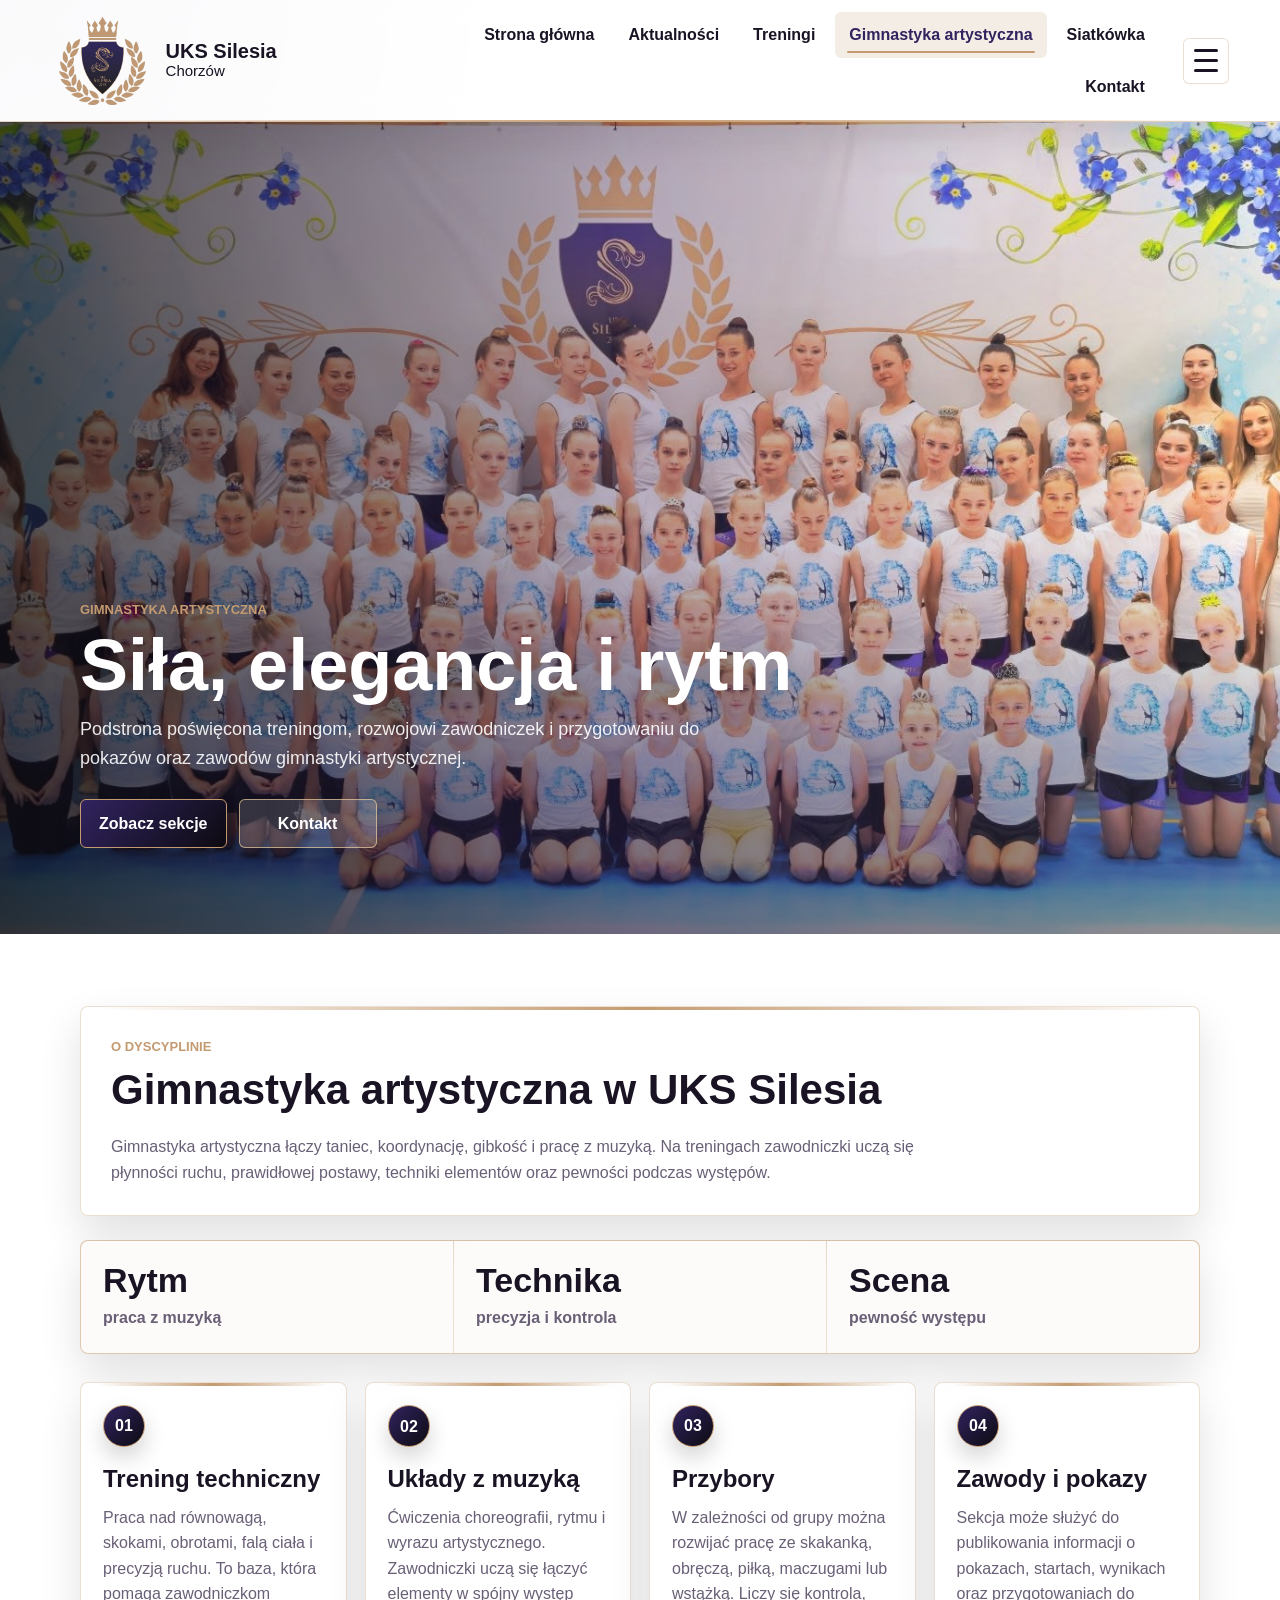
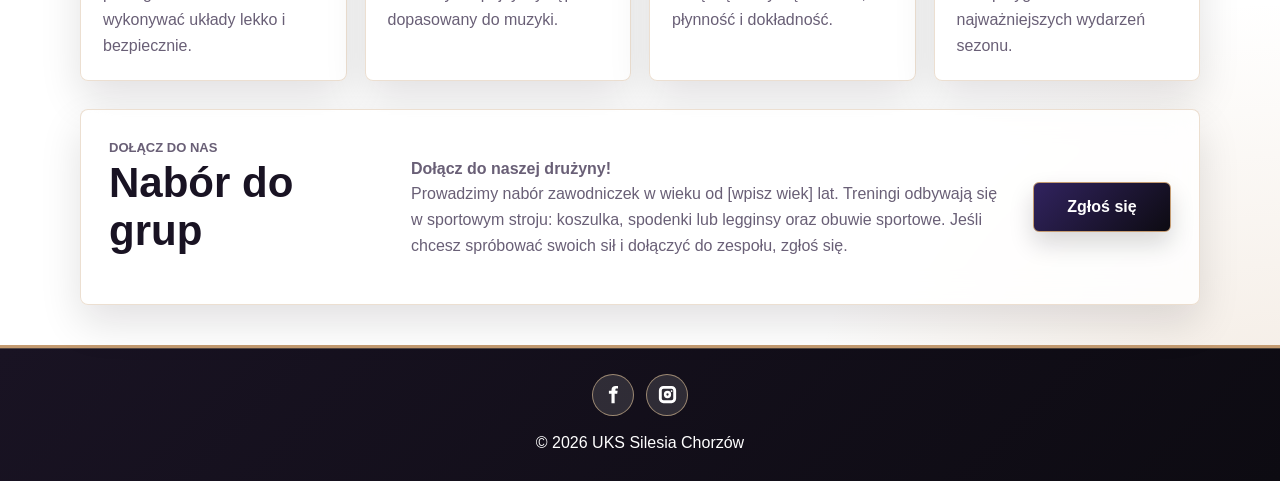
==== gimnastyka-artystyczna.html @ 0cd7089b "Update gimnastyka-artystyczna.html" ====
<!DOCTYPE html>
<html lang="pl">
<head>
  <meta charset="UTF-8">
  <meta name="viewport" content="width=device-width, initial-scale=1.0">
  <title>Gimnastyka artystyczna - UKS Silesia Chorzów</title>
  <link rel="stylesheet" href="style.css">
</head>
<body>
  <header class="naglowek-strony">
    <a class="logo" href="index.html#poczatek" aria-label="UKS Silesia Chorzów - strona główna">
      <img class="obraz-logo" src="logo.png" alt="Logo UKS Silesia Chorzów">
      <span class="tekst-logo">
        <strong>UKS Silesia</strong>
        <span>Chorzów</span>
      </span>
    </a>

    <nav class="nawigacja-glowna" aria-label="Główna nawigacja">
      <a href="index.html#poczatek">Strona główna</a>
      <a href="index.html#aktualnosci">Aktualności</a>
      <a href="index.html#treningi">Treningi</a>
      <a class="aktywny-link" href="gimnastyka-artystyczna.html">Gimnastyka artystyczna</a>
      <a href="siatkowka.html">Siatkówka</a>
      <a href="index.html#kontakt">Kontakt</a>
    </nav>

    <div class="obszar-menu">
      <button class="przycisk-menu" id="przycisk-menu" type="button" aria-label="Otwórz menu" aria-expanded="false" aria-controls="menu-rozwijane">
        <span></span>
        <span></span>
        <span></span>
      </button>

      <div class="menu-rozwijane" id="menu-rozwijane" hidden>
        <a href="index.html#poczatek">Strona główna</a>
        <a href="index.html#aktualnosci">Aktualności</a>
        <a href="index.html#treningi">Treningi</a>
        <a class="aktywny-link" href="gimnastyka-artystyczna.html">Gimnastyka artystyczna</a>
        <a href="siatkowka.html">Siatkówka</a>
        <a href="index.html#kontakt">Kontakt</a>
      </div>
    </div>
  </header>

  <main class="strona-gimnastyki">
    <section class="baner-podstrony">
      <img src="baner.jpg" alt="Zawodniczki UKS Silesia Chorzów podczas wspólnego zdjęcia">
      <div class="tekst-banera">
        <p class="etykieta">Gimnastyka artystyczna</p>
        <h1>Siła, elegancja i rytm</h1>
        <p>
          Podstrona poświęcona treningom, rozwojowi zawodniczek i przygotowaniu
          do pokazów oraz zawodów gimnastyki artystycznej.
        </p>
        <div class="przyciski-wstepu">
          <a class="przycisk-link" href="#sekcje-gimnastyki">Zobacz sekcje</a>
          <a class="przycisk-drugi jasny-przycisk" href="index.html#kontakt">Kontakt</a>
        </div>
      </div>
    </section>

    <section class="sekcja-podstrony">
      <p class="etykieta">O dyscyplinie</p>
      <h2>Gimnastyka artystyczna w UKS Silesia</h2>
      <p>
        Gimnastyka artystyczna łączy taniec, koordynację, gibkość i pracę z muzyką.
        Na treningach zawodniczki uczą się płynności ruchu, prawidłowej postawy,
        techniki elementów oraz pewności podczas występów.
      </p>
    </section>

    <section class="pasek-klubowy pasek-podstrony" aria-label="Najważniejsze elementy treningu gimnastyki">
      <div>
        <strong>Rytm</strong>
        <span>praca z muzyką</span>
      </div>
      <div>
        <strong>Technika</strong>
        <span>precyzja i kontrola</span>
      </div>
      <div>
        <strong>Scena</strong>
        <span>pewność występu</span>
      </div>
    </section>

    <section class="siatka-sekcji" id="sekcje-gimnastyki" aria-label="Sekcje gimnastyki artystycznej">
      <article class="karta-sekcji">
        <span>01</span>
        <h2>Trening techniczny</h2>
        <p>
          Praca nad równowagą, skokami, obrotami, falą ciała i precyzją ruchu.
          To baza, która pomaga zawodniczkom wykonywać układy lekko i bezpiecznie.
        </p>
      </article>

      <article class="karta-sekcji">
        <span>02</span>
        <h2>Układy z muzyką</h2>
        <p>
          Ćwiczenia choreografii, rytmu i wyrazu artystycznego. Zawodniczki uczą
          się łączyć elementy w spójny występ dopasowany do muzyki.
        </p>
      </article>

      <article class="karta-sekcji">
        <span>03</span>
        <h2>Przybory</h2>
        <p>
          W zależności od grupy można rozwijać pracę ze skakanką, obręczą, piłką,
          maczugami lub wstążką. Liczy się kontrola, płynność i dokładność.
        </p>
      </article>

      <article class="karta-sekcji">
        <span>04</span>
        <h2>Zawody i pokazy</h2>
        <p>
          Sekcja może służyć do publikowania informacji o pokazach, startach,
          wynikach oraz przygotowaniach do najważniejszych wydarzeń sezonu.
        </p>
      </article>
    </section>

    <section class="sekcja-informacyjna wezwanie-podstrony">
      <div>
        <p class="etykieta">Dołącz do nas</p>
        <h2>Nabór do grup</h2>
      </div>
      <p>
        <b>Dołącz do naszej drużyny!</b> <br>
Prowadzimy nabór zawodniczek w wieku od [wpisz wiek] lat. Treningi odbywają się w sportowym stroju: koszulka, spodenki lub legginsy oraz obuwie sportowe. Jeśli chcesz spróbować swoich sił i dołączyć do zespołu, zgłoś się.
      </p>
      <a class="przycisk-link" href="https://ukssilesia.sportsmanago.pl/rekrutacja" target="_blank">Zgłoś się</a>
    </section>
  </main>

  <footer class="stopka-strony">
    <div class="linki-spolecznosciowe" aria-label="Media społecznościowe">
      <a class="ikona-spolecznosciowa" href="https://www.facebook.com/uks.silesia.7/" target="_blank" rel="noopener noreferrer" aria-label="Facebook UKS Silesia">
        <svg viewBox="0 0 24 24" aria-hidden="true">
          <path d="M14 8.2V6.7c0-.7.5-.9 1-.9h1.7V3.1C16.4 3 15.4 3 14.2 3c-2.6 0-4.3 1.5-4.3 4.2v1H7.2v3h2.7V21h3.3v-9.8h2.7l.4-3H14Z"></path>
        </svg>
      </a>
      <a class="ikona-spolecznosciowa" href="https://www.instagram.com/silesiauks/" target="_blank" rel="noopener noreferrer" aria-label="Instagram UKS Silesia">
        <svg viewBox="0 0 24 24" aria-hidden="true">
          <path d="M7.8 3h8.4A4.8 4.8 0 0 1 21 7.8v8.4a4.8 4.8 0 0 1-4.8 4.8H7.8A4.8 4.8 0 0 1 3 16.2V7.8A4.8 4.8 0 0 1 7.8 3Zm0 3A1.8 1.8 0 0 0 6 7.8v8.4A1.8 1.8 0 0 0 7.8 18h8.4a1.8 1.8 0 0 0 1.8-1.8V7.8A1.8 1.8 0 0 0 16.2 6H7.8Zm4.2 2.2a3.8 3.8 0 1 1 0 7.6 3.8 3.8 0 0 1 0-7.6Zm0 2.6a1.2 1.2 0 1 0 0 2.4 1.2 1.2 0 0 0 0-2.4Zm4.3-3.3a.9.9 0 1 1 0 1.8.9.9 0 0 1 0-1.8Z"></path>
        </svg>
      </a>
    </div>
    <p>© 2026 UKS Silesia Chorzów</p>
  </footer>

  <script src="script.js"></script>
</body>
</html>
---- style.css ----
:root {
  --fiolet: #31235f;
  --fiolet-ciemny: #191323;
  --czarny: #0d0b12;
  --zloto: #c49b71;
  --zloto-jasne: #e6c99b;
  --tekst: #17131f;
  --tekst-delikatny: #695f76;
  --linia: rgba(196, 155, 113, 0.32);
  --bialy-przezroczysty: rgba(255, 255, 255, 0.82);
  --bialy-mocny: rgba(255, 255, 255, 0.94);
  --szerokosc-tresci: 1120px;
  --odstep-boczny: clamp(16px, 4vw, 56px);
}

*,
*::before,
*::after {
  box-sizing: border-box;
}

html {
  scroll-behavior: smooth;
}

body {
  min-width: 320px;
  margin: 0;
  overflow-x: hidden;
  font-family: Arial, Helvetica, sans-serif;
  color: var(--tekst);
  background:
    radial-gradient(circle at top left, rgba(49, 35, 95, 0.15), transparent 34rem),
    radial-gradient(circle at bottom right, rgba(196, 155, 113, 0.22), transparent 30rem),
    #ffffff;
  line-height: 1.6;
}

img,
svg,
video {
  display: block;
  max-width: 100%;
  height: auto;
}

a {
  color: inherit;
}

.naglowek-strony {
  position: sticky;
  top: 0;
  z-index: 10;
  display: flex;
  align-items: center;
  justify-content: space-between;
  gap: clamp(12px, 2.4vw, 24px);
  min-height: clamp(70px, 8vw, 96px);
  padding: 12px var(--odstep-boczny);
  background: var(--bialy-przezroczysty);
  border-bottom: 1px solid var(--linia);
  box-shadow: 0 8px 28px rgba(13, 11, 18, 0.12);
  backdrop-filter: blur(14px);
}

.logo {
  display: inline-flex;
  flex: 1 1 260px;
  align-items: center;
  min-width: 0;
  gap: 12px;
  color: var(--fiolet-ciemny);
  text-decoration: none;
}

.obraz-logo {
  flex: 0 0 auto;
  width: clamp(58px, 8vw, 104px);
  height: clamp(52px, 7vw, 88px);
  object-fit: contain;
  border-radius: 8px;
}

.tekst-logo {
  display: grid;
  min-width: 0;
  font-size: clamp(13px, 1.5vw, 15px);
  line-height: 1.25;
}

.tekst-logo strong {
  overflow-wrap: anywhere;
  font-size: clamp(17px, 2vw, 20px);
  line-height: 1.1;
}

.nawigacja-glowna {
  display: flex;
  flex: 2 1 420px;
  flex-wrap: wrap;
  justify-content: flex-end;
  min-width: 0;
  gap: 6px;
}

.nawigacja-glowna a,
.menu-rozwijane a {
  font-weight: 700;
  color: var(--fiolet-ciemny);
  text-decoration: none;
}

.nawigacja-glowna a {
  padding: 10px 14px;
  border-radius: 6px;
  white-space: nowrap;
}

.nawigacja-glowna a:hover,
.nawigacja-glowna a:focus-visible,
.menu-rozwijane a:hover,
.menu-rozwijane a:focus-visible {
  color: var(--fiolet);
  background: rgba(196, 155, 113, 0.16);
  outline: none;
}

.obszar-menu {
  position: relative;
  flex: 0 0 auto;
}

.przycisk-menu {
  display: grid;
  place-items: center;
  gap: 5px;
  width: 46px;
  height: 46px;
  padding: 10px;
  border: 1px solid var(--linia);
  border-radius: 6px;
  background: var(--bialy-mocny);
  cursor: pointer;
}

.przycisk-menu span {
  display: block;
  width: 24px;
  height: 3px;
  background: var(--fiolet-ciemny);
  border-radius: 20px;
}

.menu-rozwijane {
  position: absolute;
  top: calc(100% + 12px);
  right: 0;
  width: max-content;
  min-width: 220px;
  max-width: calc(100vw - 32px);
  padding: 8px;
  background: var(--bialy-mocny);
  border: 1px solid var(--linia);
  border-radius: 8px;
  box-shadow: 0 18px 42px rgba(13, 11, 18, 0.18);
  backdrop-filter: blur(14px);
}

.menu-rozwijane[hidden] {
  display: none;
}

.menu-rozwijane a {
  display: block;
  padding: 12px 14px;
  border-radius: 6px;
}

main {
  width: min(var(--szerokosc-tresci), calc(100% - clamp(28px, 8vw, 64px)));
  margin: 0 auto;
}

.strona-gimnastyki,
.strona-siatkowki {
  width: 100%;
}

.wstep {
  display: grid;
  grid-template-columns: minmax(0, 1fr) minmax(220px, 360px);
  gap: clamp(24px, 5vw, 54px);
  align-items: center;
  padding: clamp(42px, 7vw, 82px) 0 36px;
}

.etykieta {
  margin: 0 0 8px;
  color: var(--zloto);
  font-size: 13px;
  font-weight: 800;
  letter-spacing: 0;
  text-transform: uppercase;
}

h1,
h2,
h3,
p {
  margin-top: 0;
}

h1 {
  max-width: 780px;
  margin-bottom: 14px;
  color: var(--fiolet-ciemny);
  font-size: clamp(34px, 7vw, 72px);
  line-height: 1;
  letter-spacing: 0;
}

h2 {
  margin-bottom: 20px;
  color: var(--fiolet-ciemny);
  font-size: clamp(28px, 4vw, 42px);
  line-height: 1.15;
  letter-spacing: 0;
}

h3 {
  margin-bottom: 10px;
  color: var(--fiolet-ciemny);
  font-size: 22px;
  line-height: 1.25;
  letter-spacing: 0;
}

.tekst-wstepu p:not(.etykieta) {
  max-width: 670px;
  color: var(--tekst-delikatny);
  font-size: 18px;
}

.logo-wstepu {
  display: grid;
  place-items: center;
  min-height: clamp(220px, 35vw, 300px);
  padding: clamp(16px, 3vw, 22px);
  background: var(--bialy-przezroczysty);
  border: 1px solid var(--linia);
  border-radius: 8px;
  box-shadow: 0 18px 42px rgba(13, 11, 18, 0.1);
  backdrop-filter: blur(14px);
}

.logo-wstepu img {
  width: min(100%, 320px);
  max-height: 320px;
  object-fit: contain;
}

.aktualnosci {
  padding: 24px 0 46px;
}

.galeria-zdjec {
  margin: 8px 0 38px;
}

.okno-galerii {
  position: relative;
  overflow: hidden;
  min-height: 180px;
  max-height: 450px;
  aspect-ratio: 16 / 6;
  background:
    radial-gradient(circle at center, rgba(196, 155, 113, 0.24), transparent 34rem),
    linear-gradient(135deg, var(--fiolet-ciemny), var(--czarny));
  border: 1px solid var(--linia);
  border-radius: 8px;
  box-shadow: 0 18px 42px rgba(13, 11, 18, 0.12);
}

.slajd-galerii {
  position: absolute;
  inset: 0;
  width: 100%;
  height: 100%;
  max-width: none;
  object-fit: contain;
  object-position: center;
  opacity: 0;
  transform: scale(1.02);
  transition: opacity 0.55s ease, transform 0.55s ease;
}

.slajd-galerii.aktywny-slajd {
  opacity: 1;
  transform: scale(1);
}

.przycisk-galerii {
  position: absolute;
  top: 50%;
  display: grid;
  place-items: center;
  width: 44px;
  height: 44px;
  color: #ffffff;
  font-size: 34px;
  line-height: 1;
  background: rgba(13, 11, 18, 0.56);
  border: 1px solid rgba(230, 201, 155, 0.65);
  border-radius: 999px;
  cursor: pointer;
  transform: translateY(-50%);
}

.przycisk-galerii:hover,
.przycisk-galerii:focus-visible {
  color: var(--czarny);
  background: var(--zloto-jasne);
  outline: none;
}

.poprzedni-slajd {
  left: 16px;
}

.nastepny-slajd {
  right: 16px;
}

.kropki-galerii {
  display: flex;
  justify-content: center;
  gap: 8px;
  padding-top: 14px;
}

.kropka-galerii {
  width: 11px;
  height: 11px;
  padding: 0;
  background: rgba(49, 35, 95, 0.26);
  border: 1px solid rgba(49, 35, 95, 0.3);
  border-radius: 999px;
  cursor: pointer;
}

.kropka-galerii.aktywna-kropka {
  width: 28px;
  background: var(--zloto);
  border-color: var(--zloto);
}

.siatka-aktualnosci {
  display: grid;
  grid-template-columns: repeat(auto-fit, minmax(min(100%, 260px), 1fr));
  gap: 18px;
}

.karta-aktualnosci {
  min-height: 230px;
  padding: 22px;
  background: var(--bialy-przezroczysty);
  border: 1px solid var(--linia);
  border-top: 5px solid var(--fiolet);
  border-radius: 8px;
  box-shadow: 0 12px 30px rgba(13, 11, 18, 0.09);
  backdrop-filter: blur(14px);
}

.karta-aktualnosci:nth-child(2) {
  border-top-color: var(--zloto);
}

.karta-aktualnosci:nth-child(3) {
  border-top-color: var(--czarny);
}

.karta-aktualnosci time {
  display: block;
  margin-bottom: 12px;
  color: var(--tekst-delikatny);
  font-size: 14px;
  font-weight: 700;
}

.karta-aktualnosci p,
.sekcja-informacyjna p {
  color: var(--tekst-delikatny);
}

.sekcja-informacyjna {
  margin-bottom: 28px;
  padding: 28px;
  background: var(--bialy-przezroczysty);
  border: 1px solid var(--linia);
  border-radius: 8px;
  box-shadow: 0 12px 30px rgba(13, 11, 18, 0.08);
  backdrop-filter: blur(14px);
}

.sekcja-informacyjna p {
  margin-bottom: 0;
}

.baner-podstrony {
  position: relative;
  display: grid;
  align-items: end;
  min-height: calc(100vh - 88px);
  overflow: hidden;
  isolation: isolate;
}

.baner-podstrony::after {
  position: absolute;
  inset: 0;
  z-index: -1;
  content: "";
  background:
    linear-gradient(90deg, rgba(13, 11, 18, 0.68), rgba(49, 35, 95, 0.28), rgba(255, 255, 255, 0.08)),
    linear-gradient(0deg, rgba(13, 11, 18, 0.46), transparent 48%);
}

.baner-podstrony img {
  position: absolute;
  inset: 0;
  z-index: -2;
  width: 100%;
  height: 100%;
  max-width: none;
  object-fit: cover;
  object-position: center;
}

.tekst-banera {
  width: min(var(--szerokosc-tresci), calc(100% - clamp(28px, 8vw, 64px)));
  margin: 0 auto;
  padding: clamp(44px, 8vw, 86px) 0;
  color: #ffffff;
}

.tekst-banera h1 {
  max-width: 760px;
  color: #ffffff;
  text-shadow: 0 12px 32px rgba(0, 0, 0, 0.36);
}

.tekst-banera p:not(.etykieta) {
  max-width: 650px;
  margin-bottom: 0;
  color: rgba(255, 255, 255, 0.9);
  font-size: 18px;
}

.sekcja-podstrony,
.siatka-sekcji,
.wezwanie-podstrony {
  width: min(var(--szerokosc-tresci), calc(100% - clamp(28px, 8vw, 64px)));
  margin-right: auto;
  margin-left: auto;
}

.sekcja-podstrony {
  margin-top: clamp(38px, 7vw, 72px);
  margin-bottom: 24px;
  padding: 30px;
  background: var(--bialy-przezroczysty);
  border: 1px solid var(--linia);
  border-radius: 8px;
  box-shadow: 0 12px 30px rgba(13, 11, 18, 0.08);
  backdrop-filter: blur(14px);
}

.sekcja-podstrony p:not(.etykieta) {
  max-width: 850px;
  margin-bottom: 0;
  color: var(--tekst-delikatny);
}

.siatka-sekcji {
  display: grid;
  grid-template-columns: repeat(4, minmax(0, 1fr));
  gap: 18px;
  margin-bottom: 28px;
}

.karta-sekcji {
  min-height: 280px;
  padding: 22px;
  background: var(--bialy-przezroczysty);
  border: 1px solid var(--linia);
  border-radius: 8px;
  box-shadow: 0 12px 30px rgba(13, 11, 18, 0.08);
  backdrop-filter: blur(14px);
}

.karta-sekcji span {
  display: inline-grid;
  place-items: center;
  width: 42px;
  height: 42px;
  margin-bottom: 18px;
  color: #ffffff;
  font-weight: 800;
  background: linear-gradient(135deg, var(--fiolet), var(--czarny));
  border: 1px solid var(--zloto);
  border-radius: 999px;
}

.karta-sekcji h2 {
  margin-bottom: 12px;
  font-size: 24px;
}

.karta-sekcji p {
  margin-bottom: 0;
  color: var(--tekst-delikatny);
}

.wezwanie-podstrony {
  display: grid;
  grid-template-columns: minmax(0, 280px) minmax(0, 1fr) auto;
  gap: 22px;
  align-items: center;
}

.przycisk-link {
  display: inline-flex;
  align-items: center;
  justify-content: center;
  min-height: 46px;
  padding: 11px 18px;
  color: #ffffff;
  font-weight: 800;
  text-decoration: none;
  background: linear-gradient(135deg, var(--fiolet), var(--czarny));
  border: 1px solid var(--zloto);
  border-radius: 6px;
}

.przycisk-link:hover,
.przycisk-link:focus-visible {
  color: var(--czarny);
  background: var(--zloto-jasne);
  outline: none;
}

.stopka-strony {
  margin-top: 40px;
  padding: 26px 18px;
  color: #ffffff;
  text-align: center;
  background: linear-gradient(135deg, var(--fiolet-ciemny), var(--czarny));
  border-top: 3px solid var(--zloto);
}

.stopka-strony p {
  margin: 0;
}

.linki-spolecznosciowe {
  display: flex;
  justify-content: center;
  gap: 12px;
  margin-bottom: 14px;
}

.ikona-spolecznosciowa {
  display: inline-grid;
  place-items: center;
  width: 42px;
  height: 42px;
  color: #ffffff;
  background: rgba(255, 255, 255, 0.12);
  border: 1px solid rgba(230, 201, 155, 0.6);
  border-radius: 999px;
  transition: transform 0.2s ease, background 0.2s ease, color 0.2s ease;
}

.ikona-spolecznosciowa:hover,
.ikona-spolecznosciowa:focus-visible {
  color: var(--czarny);
  background: var(--zloto-jasne);
  outline: none;
  transform: translateY(-2px);
}

.ikona-spolecznosciowa svg {
  width: 23px;
  height: 23px;
  fill: currentColor;
}

#baner {
  display: block;
  width: 100%;
  min-height: 180px;
  max-height: 450px;
  aspect-ratio: 16 / 6;
  object-fit: cover;
  object-position: center;
  background-position: center;
  background-size: cover;
}

#baner img {
  width: 100%;
  height: 100%;
  object-fit: cover;
}

@media (max-width: 950px) {
  .naglowek-strony {
    flex-wrap: wrap;
  }

  .nawigacja-glowna {
    order: 3;
    flex-basis: 100%;
    justify-content: flex-start;
  }

  .nawigacja-glowna a {
    padding: 8px 10px;
  }

  .wstep {
    grid-template-columns: 1fr;
  }

  .logo-wstepu {
    justify-self: center;
    width: min(100%, 480px);
  }

  .siatka-sekcji {
    grid-template-columns: repeat(2, minmax(0, 1fr));
  }

  .wezwanie-podstrony {
    grid-template-columns: 1fr;
  }
}

@media (max-width: 850px) {
  .naglowek-strony {
    flex-wrap: nowrap;
  }

  .logo {
    flex: 1 1 auto;
  }

  .nawigacja-glowna {
    display: none;
  }

  .wstep {
    grid-template-columns: 1fr;
  }

  .logo-wstepu {
    min-height: 220px;
  }
}

@media (max-width: 700px) {
  main {
    width: calc(100% - 32px);
  }

  h1 {
    font-size: clamp(32px, 10vw, 46px);
  }

  h2 {
    font-size: clamp(24px, 8vw, 34px);
  }

  h3 {
    font-size: 20px;
  }

  .tekst-wstepu p:not(.etykieta) {
    font-size: 16px;
  }

  .aktualnosci {
    padding: 18px 0 34px;
  }

  .sekcja-informacyjna {
    margin-bottom: 20px;
  }

  #baner,
  .okno-galerii {
    max-height: 340px;
    aspect-ratio: 4 / 3;
  }

  .baner-podstrony {
    min-height: 78vh;
  }

  .tekst-banera p:not(.etykieta) {
    font-size: 16px;
  }

  .sekcja-podstrony {
    padding: 22px;
  }

  .siatka-sekcji {
    grid-template-columns: 1fr;
  }

  .karta-sekcji {
    min-height: 0;
  }
}

@media (max-width: 560px) {
  .naglowek-strony {
    min-height: 66px;
    padding: 10px 16px;
  }

  .logo {
    gap: 10px;
  }

  .obraz-logo {
    width: 50px;
    height: 50px;
  }

  .tekst-logo {
    font-size: 12px;
  }

  .tekst-logo strong {
    font-size: 16px;
  }

  .przycisk-menu {
    width: 42px;
    height: 42px;
  }

  .przycisk-galerii {
    width: 38px;
    height: 38px;
    font-size: 28px;
  }

  .poprzedni-slajd {
    left: 10px;
  }

  .nastepny-slajd {
    right: 10px;
  }

  .menu-rozwijane {
    position: fixed;
    top: 74px;
    right: 16px;
    left: 16px;
    width: auto;
    min-width: 0;
  }

  .wstep {
    padding: 30px 0 26px;
  }

  .logo-wstepu {
    min-height: 180px;
    padding: 16px;
  }

  .karta-aktualnosci,
  .sekcja-informacyjna {
    padding: 18px;
  }

  .stopka-strony {
    margin-top: 28px;
    padding: 22px 16px;
  }

  .tekst-banera,
  .sekcja-podstrony,
  .siatka-sekcji,
  .wezwanie-podstrony {
    width: calc(100% - 32px);
  }
}

@media (max-width: 390px) {
  main {
    width: calc(100% - 24px);
  }

  .logo {
    gap: 8px;
  }

  .tekst-logo {
    font-size: 11px;
  }

  .tekst-logo strong {
    font-size: 15px;
  }

  .przycisk-menu {
    width: 40px;
    height: 40px;
  }

  .menu-rozwijane {
    top: 68px;
    right: 12px;
    left: 12px;
  }

  h1 {
    font-size: 30px;
  }

  #baner,
  .okno-galerii {
    min-height: 160px;
  }
}

/* Dopracowanie wizualne strony */
:root {
  --fiolet-gleboki: #24193f;
  --cien-panelu: 0 18px 42px rgba(13, 11, 18, 0.12);
  --cien-mocny: 0 24px 54px rgba(13, 11, 18, 0.18);
}

body::before {
  position: fixed;
  inset: 0;
  z-index: -1;
  pointer-events: none;
  content: "";
  background-image:
    linear-gradient(rgba(196, 155, 113, 0.08) 1px, transparent 1px),
    linear-gradient(90deg, rgba(49, 35, 95, 0.06) 1px, transparent 1px);
  background-size: 56px 56px;
  mask-image: linear-gradient(to bottom, rgba(0, 0, 0, 0.4), transparent 75%);
}

.naglowek-strony {
  border-bottom-color: rgba(196, 155, 113, 0.42);
  box-shadow: var(--cien-panelu);
}

.naglowek-strony::after {
  position: absolute;
  right: var(--odstep-boczny);
  bottom: -1px;
  left: var(--odstep-boczny);
  height: 2px;
  content: "";
  background: linear-gradient(90deg, transparent, var(--zloto), transparent);
}

.logo {
  transition: transform 0.2s ease;
}

.logo:hover {
  transform: translateY(-1px);
}

.nawigacja-glowna a {
  position: relative;
}

.nawigacja-glowna a::after {
  position: absolute;
  right: 12px;
  bottom: 5px;
  left: 12px;
  height: 2px;
  content: "";
  background: var(--zloto);
  border-radius: 999px;
  opacity: 0;
  transform: scaleX(0.5);
  transition: opacity 0.2s ease, transform 0.2s ease;
}

.nawigacja-glowna a:hover::after,
.nawigacja-glowna a:focus-visible::after,
.nawigacja-glowna a.aktywny-link::after {
  opacity: 1;
  transform: scaleX(1);
}

.nawigacja-glowna a.aktywny-link,
.menu-rozwijane a.aktywny-link {
  color: var(--fiolet);
  background: rgba(196, 155, 113, 0.18);
}

.przycisk-menu {
  transition: transform 0.2s ease, border-color 0.2s ease, box-shadow 0.2s ease;
}

.przycisk-menu:hover,
.przycisk-menu:focus-visible {
  border-color: var(--zloto);
  box-shadow: 0 10px 24px rgba(196, 155, 113, 0.18);
  outline: none;
  transform: translateY(-1px);
}

.naglowek-przewiniety {
  background: rgba(255, 255, 255, 0.9);
  box-shadow: 0 16px 40px rgba(13, 11, 18, 0.16);
}

.przycisk-menu span {
  transition: transform 0.2s ease, opacity 0.2s ease;
}

.przycisk-menu.menu-otwarte span:nth-child(1) {
  transform: translateY(8px) rotate(45deg);
}

.przycisk-menu.menu-otwarte span:nth-child(2) {
  opacity: 0;
}

.przycisk-menu.menu-otwarte span:nth-child(3) {
  transform: translateY(-8px) rotate(-45deg);
}

.menu-rozwijane {
  padding: 10px;
  border-color: rgba(196, 155, 113, 0.5);
}

.menu-rozwijane a {
  position: relative;
}

.menu-rozwijane a + a {
  margin-top: 2px;
}

.menu-rozwijane a + a::before {
  position: absolute;
  top: -2px;
  right: 14px;
  left: 14px;
  height: 1px;
  content: "";
  background: linear-gradient(90deg, transparent, rgba(196, 155, 113, 0.78), transparent);
}

.tekst-wstepu,
.sekcja-podstrony,
.karta-aktualnosci,
.karta-sekcji,
.karta-dyscypliny {
  position: relative;
  overflow: hidden;
}

.tekst-wstepu {
  padding: clamp(22px, 4vw, 34px);
  background: linear-gradient(135deg, rgba(255, 255, 255, 0.9), rgba(255, 255, 255, 0.68));
  border: 1px solid var(--linia);
  border-radius: 8px;
  box-shadow: var(--cien-panelu);
  backdrop-filter: blur(14px);
}

.tekst-wstepu::before,
.sekcja-podstrony::before,
.karta-sekcji::before,
.karta-aktualnosci::before,
.karta-dyscypliny::before {
  position: absolute;
  top: 0;
  right: 18px;
  left: 18px;
  height: 3px;
  content: "";
  background: linear-gradient(90deg, transparent, var(--zloto), transparent);
  border-radius: 999px;
}

.przyciski-wstepu {
  display: flex;
  flex-wrap: wrap;
  gap: 12px;
  margin-top: 24px;
}

.przycisk-link,
.przycisk-drugi {
  min-width: 138px;
  box-shadow: 0 12px 24px rgba(13, 11, 18, 0.16);
  transition: transform 0.2s ease, background 0.2s ease, color 0.2s ease, border-color 0.2s ease;
}

.przycisk-drugi {
  display: inline-flex;
  align-items: center;
  justify-content: center;
  min-height: 46px;
  padding: 11px 18px;
  color: var(--fiolet-ciemny);
  font-weight: 800;
  text-decoration: none;
  background: rgba(255, 255, 255, 0.72);
  border: 1px solid var(--linia);
  border-radius: 6px;
}

.jasny-przycisk {
  color: #ffffff;
  background: rgba(255, 255, 255, 0.14);
  border-color: rgba(230, 201, 155, 0.72);
}

.przycisk-link:hover,
.przycisk-link:focus-visible,
.przycisk-drugi:hover,
.przycisk-drugi:focus-visible {
  color: var(--czarny);
  background: var(--zloto-jasne);
  border-color: var(--zloto-jasne);
  outline: none;
  transform: translateY(-2px);
}

.pasek-klubowy {
  display: grid;
  grid-template-columns: repeat(3, minmax(0, 1fr));
  gap: 1px;
  overflow: hidden;
  margin: 0 0 38px;
  background: var(--linia);
  border: 1px solid var(--linia);
  border-radius: 8px;
  box-shadow: var(--cien-panelu);
}

.pasek-klubowy div {
  padding: 22px;
  background: rgba(255, 255, 255, 0.88);
  backdrop-filter: blur(14px);
}

.pasek-klubowy strong {
  display: block;
  color: var(--fiolet-ciemny);
  font-size: clamp(24px, 3vw, 34px);
  line-height: 1;
}

.pasek-klubowy span {
  display: block;
  margin-top: 8px;
  color: var(--tekst-delikatny);
  font-weight: 700;
}

.pasek-podstrony {
  width: min(var(--szerokosc-tresci), calc(100% - clamp(28px, 8vw, 64px)));
  margin: 0 auto 28px;
}

.naglowek-sekcji {
  display: flex;
  align-items: end;
  justify-content: space-between;
  gap: 24px;
  margin-bottom: 18px;
}

.naglowek-sekcji h2 {
  margin-bottom: 0;
}

.naglowek-sekcji > span {
  color: var(--tekst-delikatny);
  font-weight: 700;
  text-align: right;
}

.okno-galerii,
.logo-wstepu,
.sekcja-informacyjna,
.sekcja-podstrony,
.karta-aktualnosci,
.karta-sekcji {
  box-shadow: var(--cien-panelu);
}

.sekcje-sportowe {
  padding: 6px 0 46px;
}

.siatka-dyscyplin {
  display: grid;
  grid-template-columns: repeat(2, minmax(0, 1fr));
  gap: 18px;
}

.karta-dyscypliny {
  min-height: 230px;
  padding: 26px;
  color: inherit;
  text-decoration: none;
  background:
    linear-gradient(135deg, rgba(255, 255, 255, 0.92), rgba(255, 255, 255, 0.68)),
    var(--bialy-przezroczysty);
  border: 1px solid var(--linia);
  border-radius: 8px;
  box-shadow: var(--cien-panelu);
  backdrop-filter: blur(14px);
  transition: transform 0.2s ease, box-shadow 0.2s ease, border-color 0.2s ease;
}

.karta-dyscypliny:hover,
.karta-dyscypliny:focus-visible,
.karta-aktualnosci:hover,
.karta-sekcji:hover {
  border-color: var(--zloto);
  box-shadow: var(--cien-mocny);
  outline: none;
  transform: translateY(-4px);
}

.karta-dyscypliny span,
.karta-sekcji span {
  box-shadow: 0 10px 22px rgba(13, 11, 18, 0.18);
}

.karta-dyscypliny p {
  max-width: 460px;
  margin-bottom: 0;
  color: var(--tekst-delikatny);
}

.baner-podstrony::after {
  background:
    linear-gradient(90deg, rgba(13, 11, 18, 0.72), rgba(49, 35, 95, 0.34), rgba(255, 255, 255, 0.08)),
    linear-gradient(0deg, rgba(13, 11, 18, 0.48), transparent 48%);
}

.tekst-banera .przyciski-wstepu {
  margin-top: 26px;
}

.stopka-strony {
  box-shadow: inset 0 1px 0 rgba(230, 201, 155, 0.28);
}

@media (max-width: 950px) {
  .naglowek-sekcji {
    align-items: start;
    flex-direction: column;
  }

  .naglowek-sekcji > span {
    text-align: left;
  }
}

@media (max-width: 700px) {
  .siatka-dyscyplin,
  .pasek-klubowy {
    grid-template-columns: 1fr;
  }

  .tekst-wstepu {
    padding: 22px;
  }
}

@media (max-width: 560px) {
  .tekst-banera,
  .sekcja-podstrony,
  .siatka-sekcji,
  .wezwanie-podstrony,
  .pasek-podstrony {
    width: calc(100% - 32px);
  }

  .przyciski-wstepu {
    flex-direction: column;
  }

  .przycisk-link,
  .przycisk-drugi {
    width: 100%;
  }
}
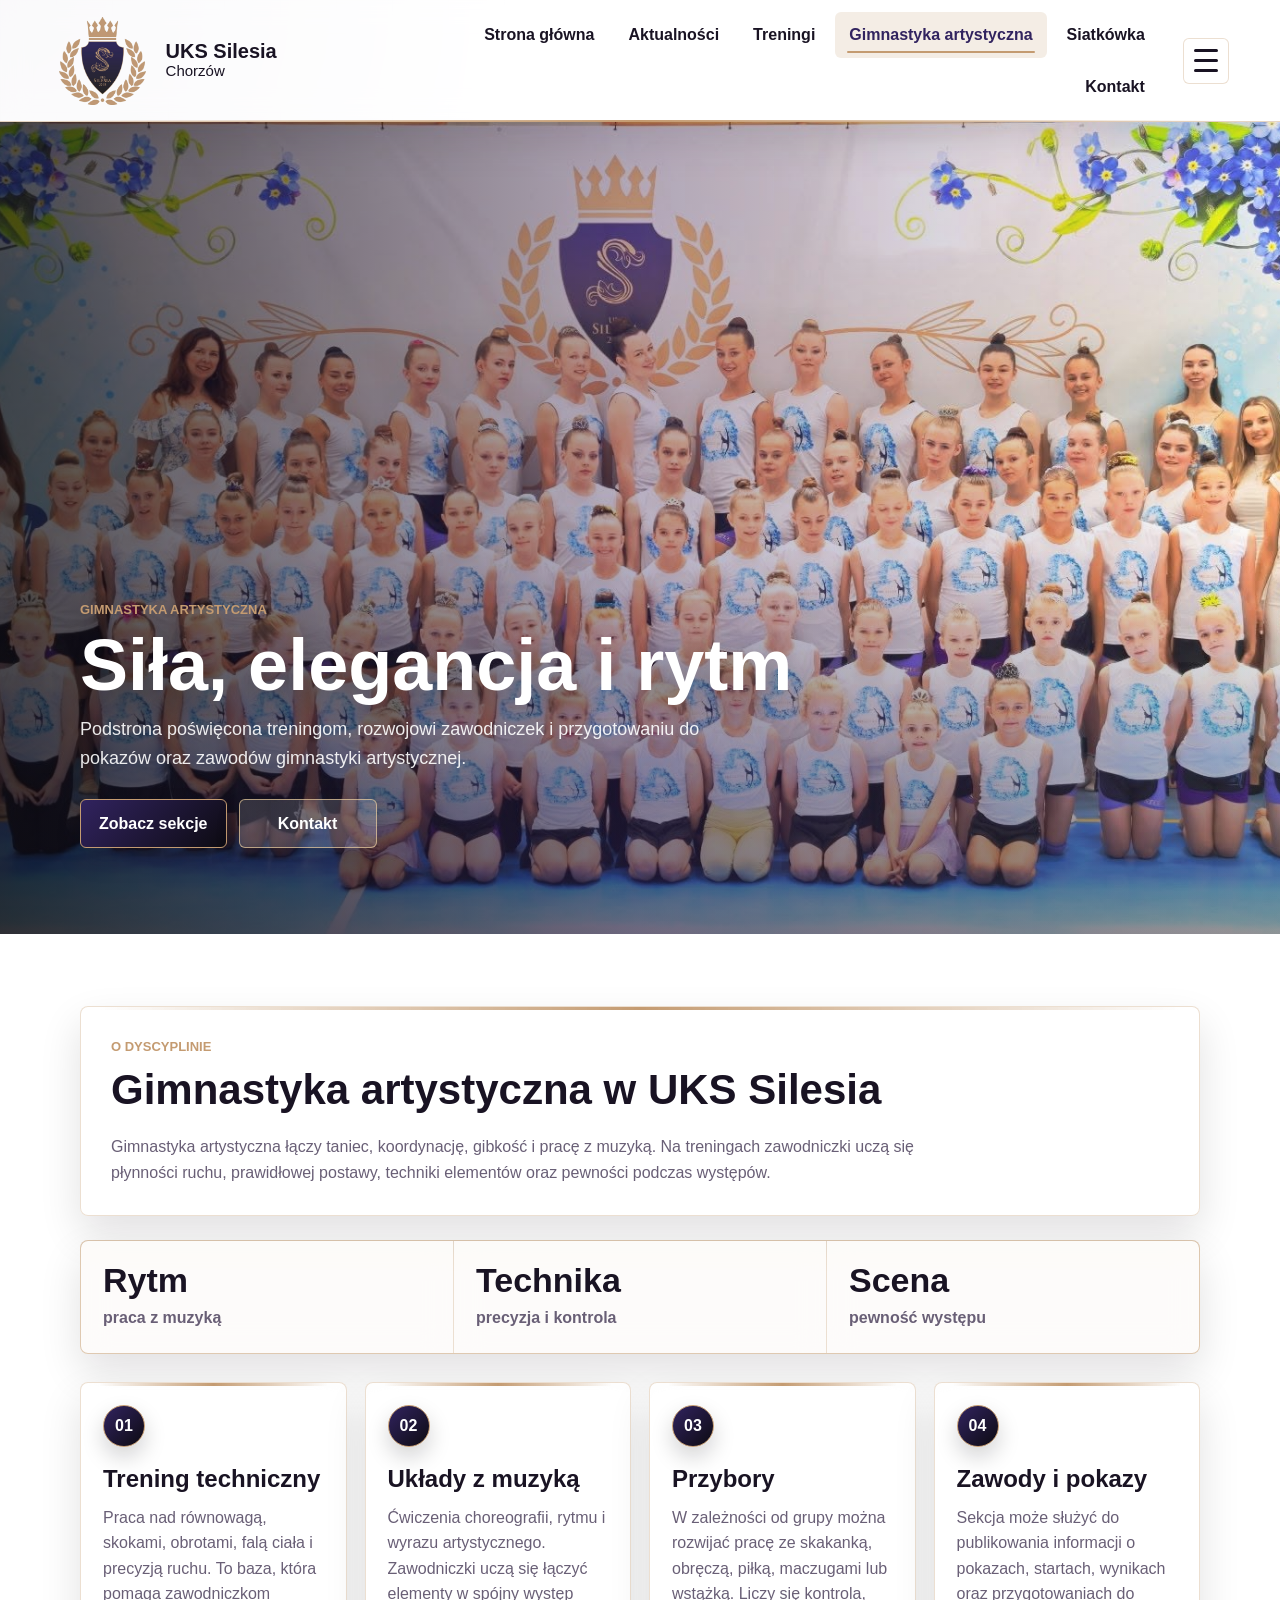
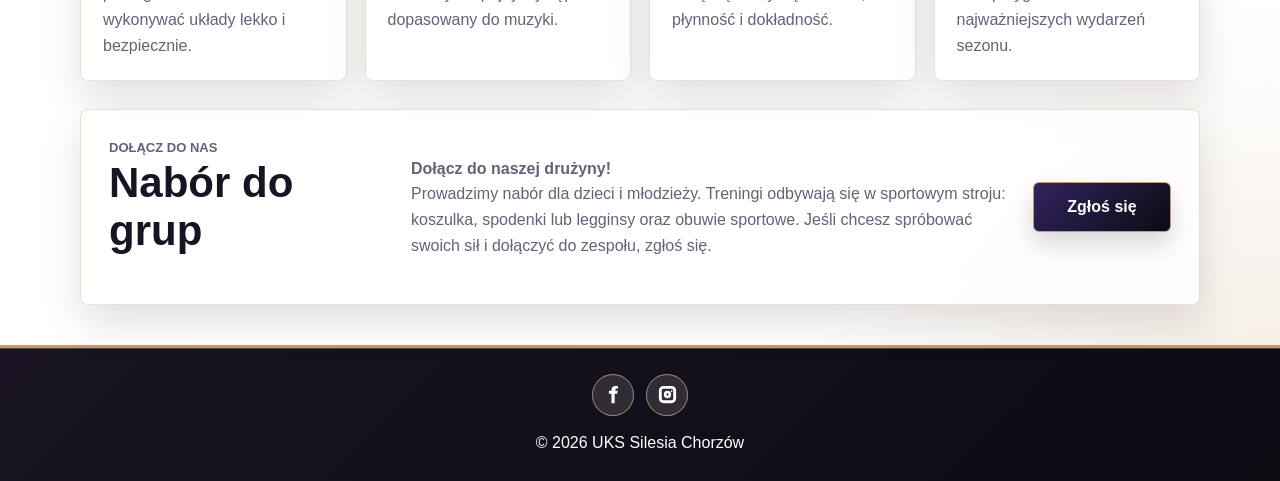
==== commit 8d192589: "Update gimnastyka-artystyczna.html" ====
--- a/gimnastyka-artystyczna.html
+++ b/gimnastyka-artystyczna.html
@@ -130,7 +130,7 @@
       </div>
       <p>
         <b>Dołącz do naszej drużyny!</b> <br>
-Prowadzimy nabór zawodniczek w wieku od [wpisz wiek] lat. Treningi odbywają się w sportowym stroju: koszulka, spodenki lub legginsy oraz obuwie sportowe. Jeśli chcesz spróbować swoich sił i dołączyć do zespołu, zgłoś się.
+Prowadzimy nabór dla dzieci i młodzieży. Treningi odbywają się w sportowym stroju: koszulka, spodenki lub legginsy oraz obuwie sportowe. Jeśli chcesz spróbować swoich sił i dołączyć do zespołu, zgłoś się.
       </p>
       <a class="przycisk-link" href="https://ukssilesia.sportsmanago.pl/rekrutacja" target="_blank">Zgłoś się</a>
     </section>
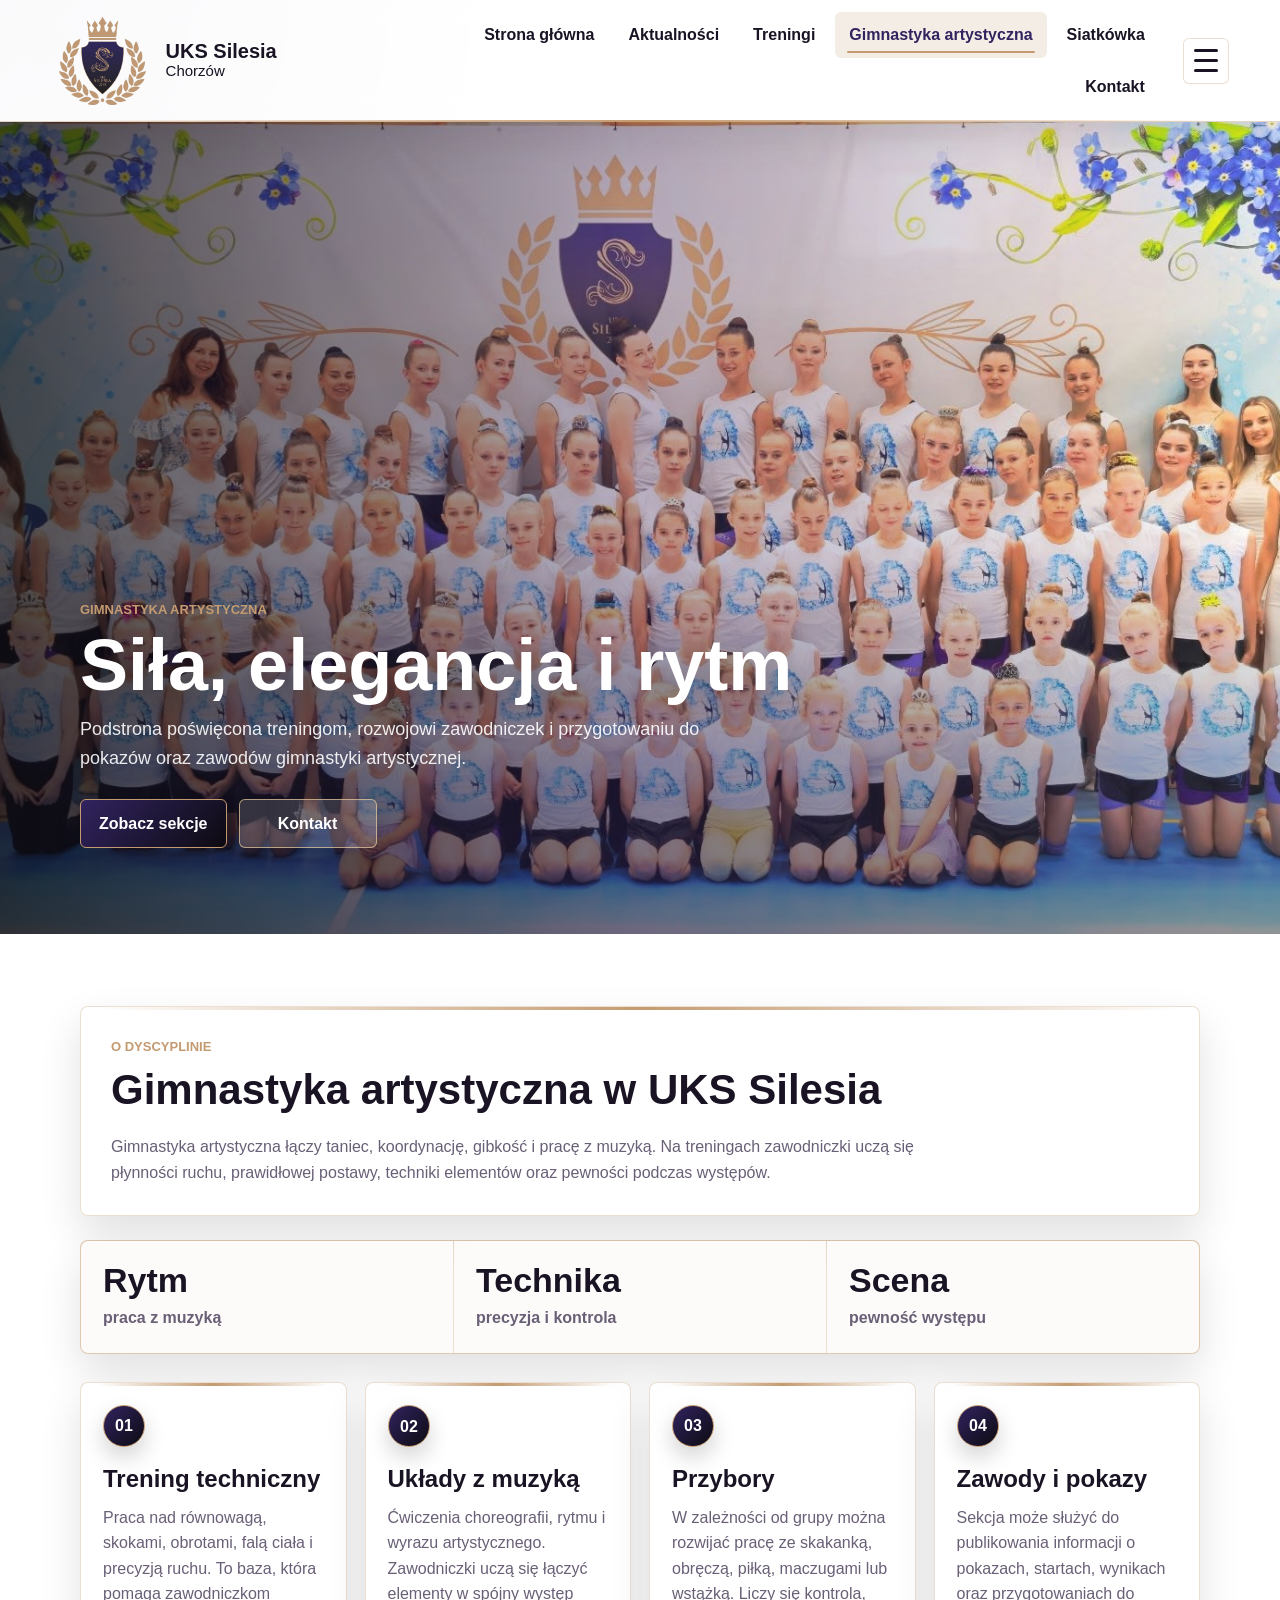
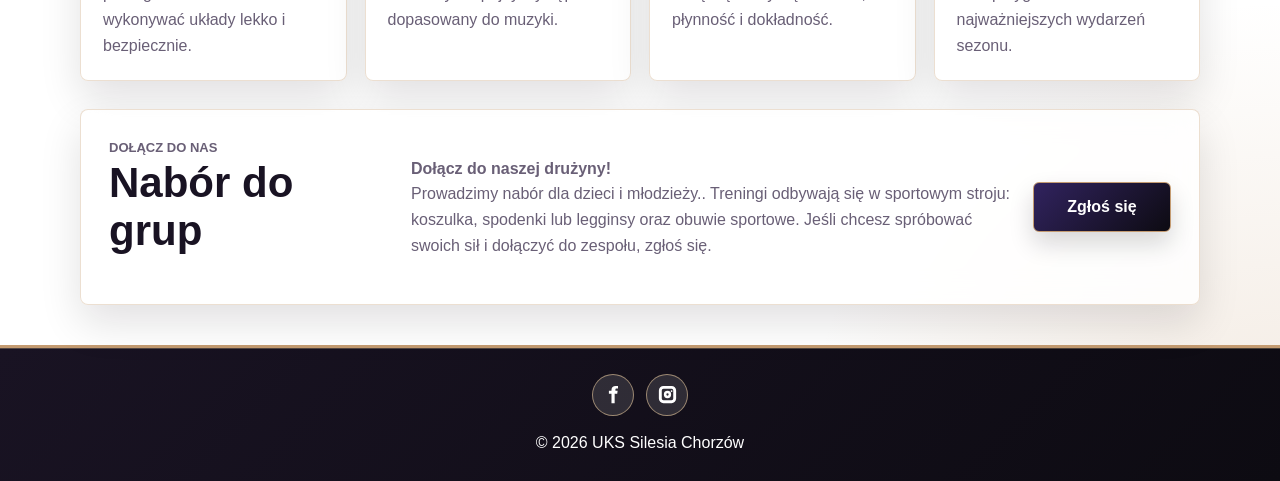
==== commit d2783d52: "Update gimnastyka-artystyczna.html" ====
--- a/gimnastyka-artystyczna.html
+++ b/gimnastyka-artystyczna.html
@@ -130,7 +130,7 @@
       </div>
       <p>
         <b>Dołącz do naszej drużyny!</b> <br>
-Prowadzimy nabór dla dzieci i młodzieży. Treningi odbywają się w sportowym stroju: koszulka, spodenki lub legginsy oraz obuwie sportowe. Jeśli chcesz spróbować swoich sił i dołączyć do zespołu, zgłoś się.
+Prowadzimy nabór dla dzieci i młodzieży.. Treningi odbywają się w sportowym stroju: koszulka, spodenki lub legginsy oraz obuwie sportowe. Jeśli chcesz spróbować swoich sił i dołączyć do zespołu, zgłoś się.
       </p>
       <a class="przycisk-link" href="https://ukssilesia.sportsmanago.pl/rekrutacja" target="_blank">Zgłoś się</a>
     </section>
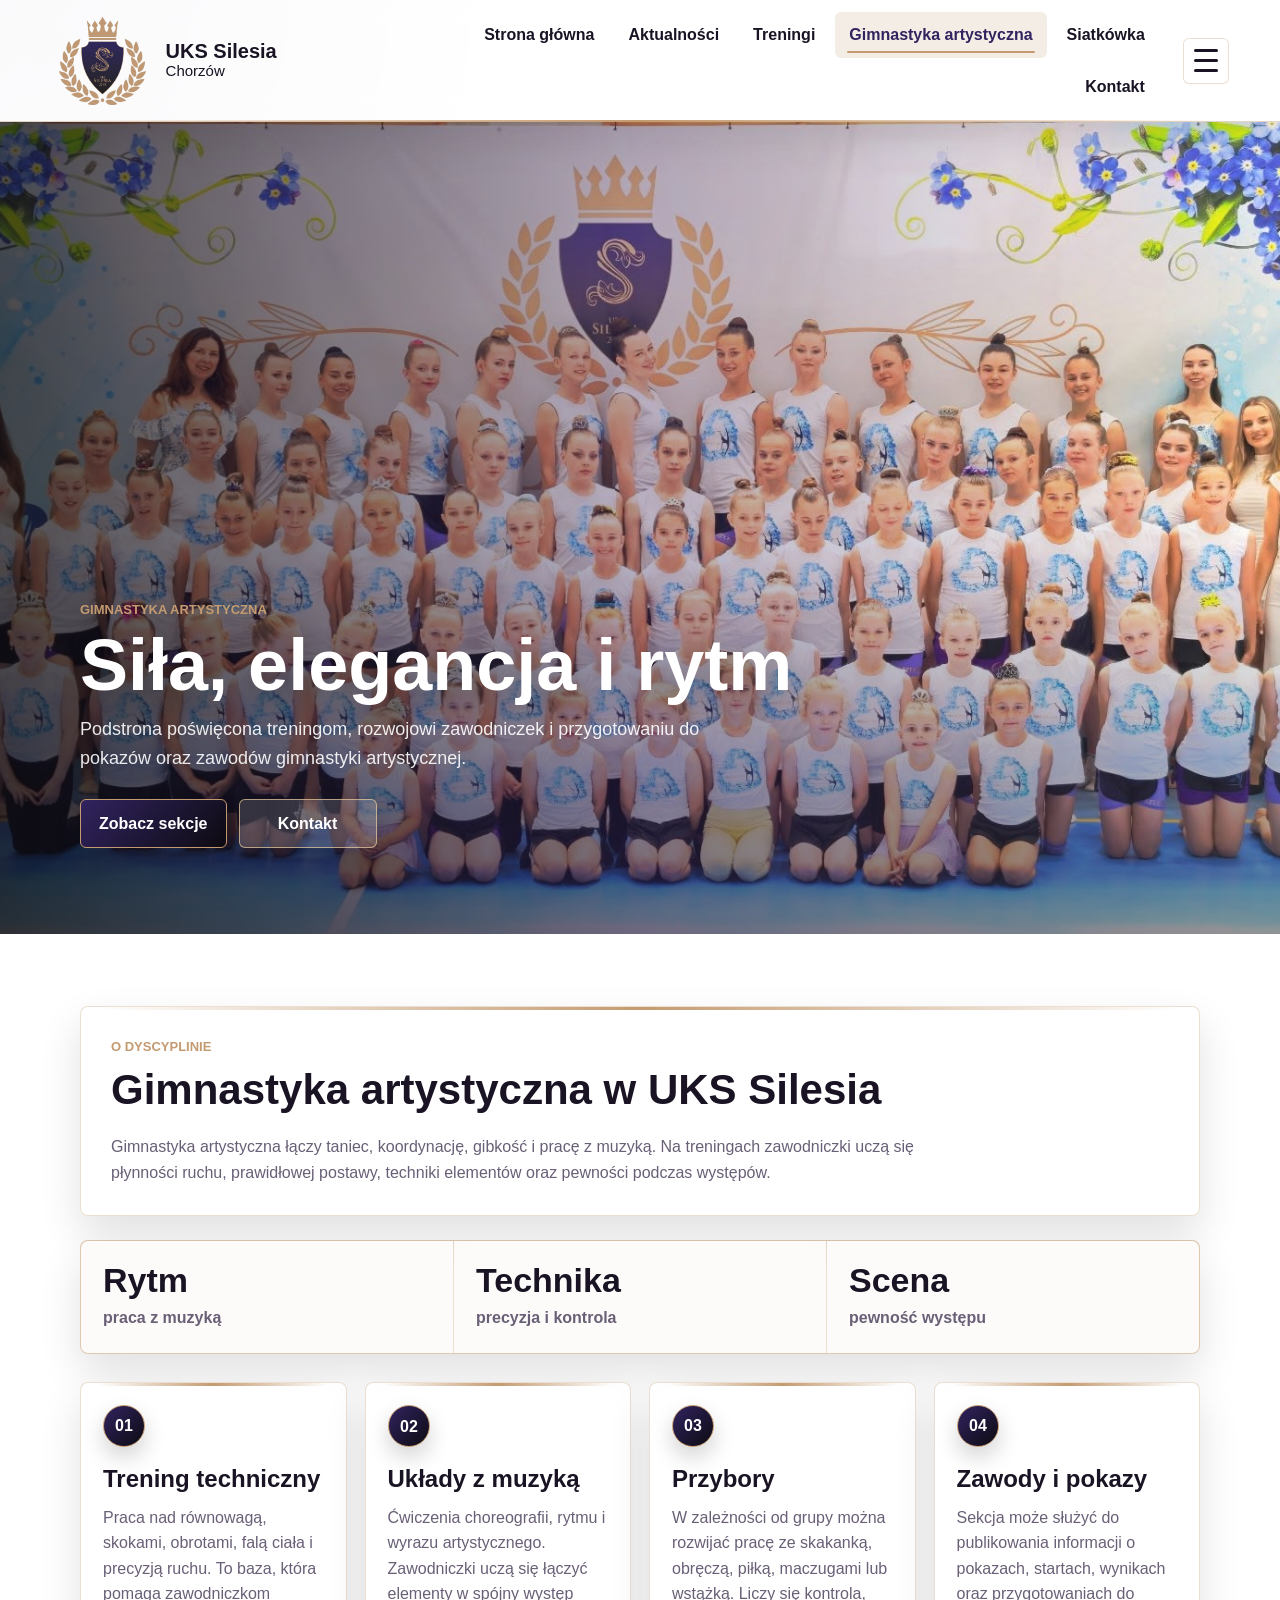
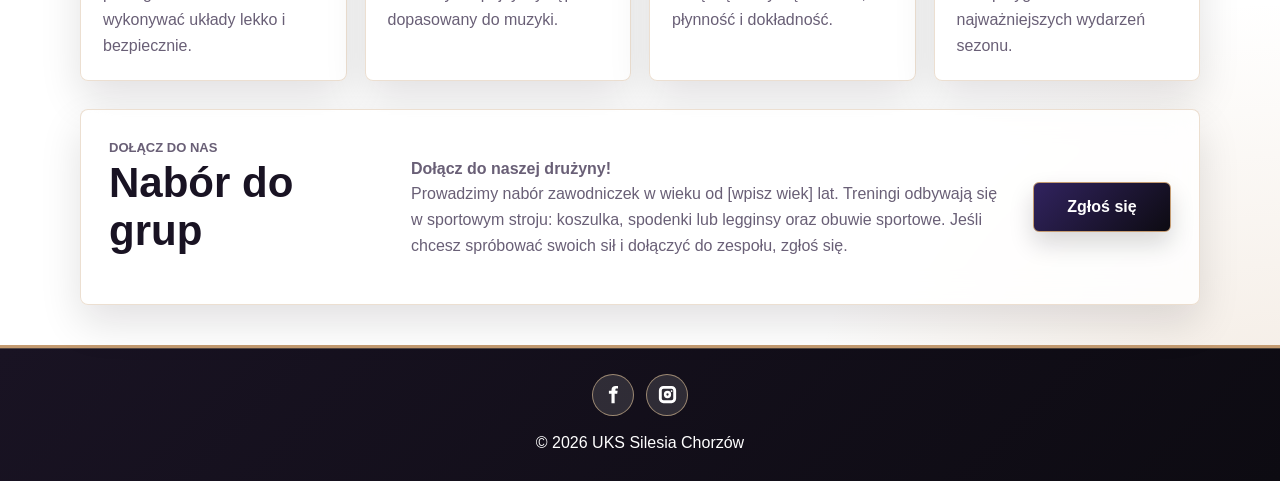
==== commit d236eaeb: "Update gimnastyka-artystyczna.html" ====
--- a/gimnastyka-artystyczna.html
+++ b/gimnastyka-artystyczna.html
@@ -22,7 +22,7 @@
       <a href="index.html#treningi">Treningi</a>
       <a class="aktywny-link" href="gimnastyka-artystyczna.html">Gimnastyka artystyczna</a>
       <a href="siatkowka.html">Siatkówka</a>
-      <a href="index.html#kontakt">Kontakt</a>
+      <a href="kontakt.html">Kontakt</a>
     </nav>
 
     <div class="obszar-menu">
@@ -38,7 +38,7 @@
         <a href="index.html#treningi">Treningi</a>
         <a class="aktywny-link" href="gimnastyka-artystyczna.html">Gimnastyka artystyczna</a>
         <a href="siatkowka.html">Siatkówka</a>
-        <a href="index.html#kontakt">Kontakt</a>
+        <a href="kontakt.html">Kontakt</a>
       </div>
     </div>
   </header>
@@ -55,7 +55,7 @@
         </p>
         <div class="przyciski-wstepu">
           <a class="przycisk-link" href="#sekcje-gimnastyki">Zobacz sekcje</a>
-          <a class="przycisk-drugi jasny-przycisk" href="index.html#kontakt">Kontakt</a>
+          <a class="przycisk-drugi jasny-przycisk" href="kontakt.html">Kontakt</a>
         </div>
       </div>
     </section>
@@ -130,7 +130,7 @@
       </div>
       <p>
         <b>Dołącz do naszej drużyny!</b> <br>
-Prowadzimy nabór dla dzieci i młodzieży.. Treningi odbywają się w sportowym stroju: koszulka, spodenki lub legginsy oraz obuwie sportowe. Jeśli chcesz spróbować swoich sił i dołączyć do zespołu, zgłoś się.
+Prowadzimy nabór zawodniczek w wieku od [wpisz wiek] lat. Treningi odbywają się w sportowym stroju: koszulka, spodenki lub legginsy oraz obuwie sportowe. Jeśli chcesz spróbować swoich sił i dołączyć do zespołu, zgłoś się.
       </p>
       <a class="przycisk-link" href="https://ukssilesia.sportsmanago.pl/rekrutacja" target="_blank">Zgłoś się</a>
     </section>
